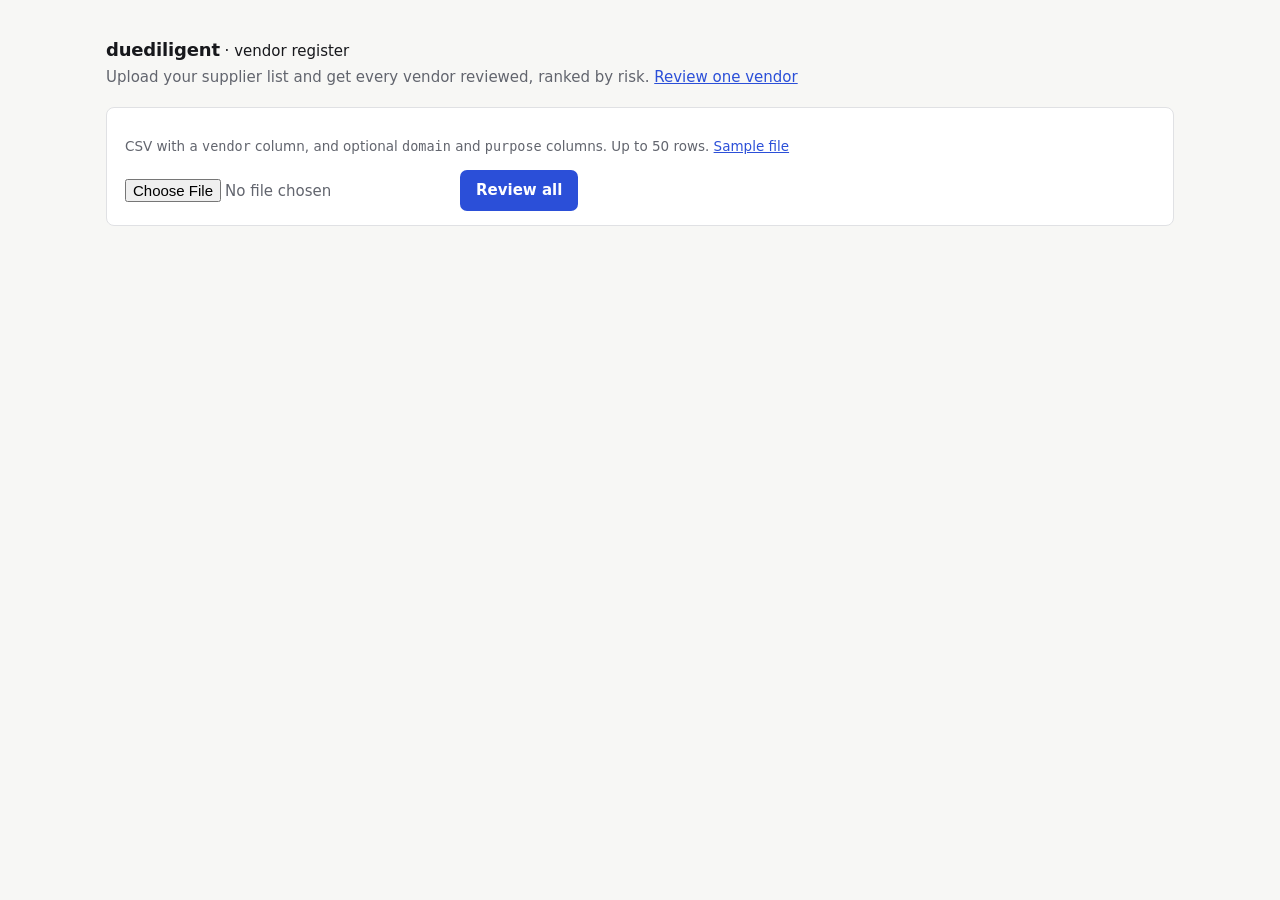
==== web/batch.html @ fc6ad884 "Add a vendor upload page, a vendor-list risk register, and Crustdata watches Conditions now end in a" ====
<!doctype html>
<html lang="en">
<head>
<meta charset="utf-8">
<meta name="viewport" content="width=device-width,initial-scale=1">
<title>Vendor register</title>
<link rel="stylesheet" href="/web/style.css">
</head>
<body>
<main class="wide">
  <header><b>duediligent</b> · vendor register<p>Upload your supplier list and get every vendor reviewed, ranked by risk. <a href="/">Review one vendor</a></p></header>
  <section class="card">
    <p class="mut">CSV with a <code>vendor</code> column, and optional <code>domain</code> and <code>purpose</code> columns. Up to 50 rows. <a href="/web/sample_vendors.csv" download>Sample file</a></p>
    <div class="row"><input type="file" id="file" accept=".csv,text/csv"><button id="go">Review all</button><span id="progress" class="mut"></span></div>
  </section>
  <div class="tablewrap"><table id="table" hidden>
    <thead><tr><th>Vendor</th><th>Decision</th><th>Main reason</th><th>Citations</th><th></th></tr></thead>
    <tbody id="rows"></tbody>
  </table></div>
  <p><button id="dl" class="chip" hidden>Download register as CSV</button></p>
</main>
<script src="/web/common.js"></script>
<script>
const $ = id => document.getElementById(id);
let rows = [], total = 0;
function render() {
  rows.sort((a, b) => a.severity - b.severity || String(a.vendor).localeCompare(String(b.vendor)));
  $('rows').innerHTML = rows.map(r => `<tr>
    <td><b>${esc(r.vendor)}</b><div class="mut">${esc(r.domain || r.input?.domain || "")}</div></td>
    <td><span class="pill" style="--c:${COLORS[r.outcome] || 'var(--fg)'}">${esc(r.outcome)}</span></td>
    <td class="reason"><div title="${esc(r.top_reason)}">${esc(r.top_reason)}</div></td>
    <td class="mut">${r.audit ? `${r.audit.verified}/${r.audit.total}` : ""}</td>
    <td>${r.case_id ? `<a href="/report/${r.case_id}" target="_blank">Report</a>${r.outcome === "APPROVE WITH CONDITIONS" ? ` · <a href="/vendor/${r.case_id}" target="_blank">Vendor link</a>` : ""}` : ""}</td>
  </tr>`).join("");
  $('table').hidden = !rows.length;
  $('progress').textContent = `${rows.length} of ${total} reviewed`;
}
$('go').onclick = async () => {
  const f = $('file').files[0];
  if (!f) { $('progress').textContent = 'Choose a CSV first.'; return; }
  rows = []; render(); $('go').disabled = true; $('dl').hidden = true;
  const body = new FormData(); body.append('file', f);
  await postStream('/api/batch', body, m => {
    if (m.type === 'start') { total = m.total; render(); }
    if (m.type === 'row') { rows.push(m); render(); }
    if (m.type === 'error') $('progress').textContent = m.message;
    if (m.type === 'done') { $('progress').textContent = `All ${total} reviewed.`; $('dl').hidden = false; }
  });
  $('go').disabled = false;
};
$('dl').onclick = () => {
  const q = s => `"${String(s ?? "").replace(/"/g, '""')}"`;
  const lines = [["vendor", "domain", "decision", "main_reason", "citations_verified", "report"].join(",")]
    .concat(rows.map(r => [r.vendor, r.domain, r.outcome, r.top_reason, r.audit ? `${r.audit.verified}/${r.audit.total}` : "", r.case_id ? `${location.origin}/report/${r.case_id}` : ""].map(q).join(",")));
  const a = document.createElement('a');
  a.href = URL.createObjectURL(new Blob([lines.join("\n")], {type: "text/csv"}));
  a.download = "vendor-register.csv"; a.click();
};
</script>
</body>
</html>
---- web/style.css ----
:root{--bg:#f7f7f5;--panel:#fff;--fg:#17181c;--mut:#62656e;--line:#e0e1e4;--accent:#2b4fd8;--ok:#116b3a;--warn:#8a5a00;--bad:#a81f1f;--ref:#5a3aa8}
@media (prefers-color-scheme:dark){:root{--bg:#101114;--panel:#17181d;--fg:#ececef;--mut:#9a9da6;--line:#2b2d34;--accent:#8ea5ff;--ok:#5fd08f;--warn:#e5b45a;--bad:#ff8a8a;--ref:#bda6ff}}
*{box-sizing:border-box}
body{margin:0;background:var(--bg);color:var(--fg);font:15px/1.55 ui-sans-serif,system-ui,'Segoe UI',sans-serif}
main{max-width:860px;margin:0 auto;padding:36px 16px 80px}
main.wide{max-width:1100px}
a{color:var(--accent)}
header b{font-size:18px;letter-spacing:-.01em}
header p{margin:2px 0 18px;color:var(--mut)}
.card{margin:14px 0;padding:14px 18px;border:1px solid var(--line);border-radius:8px;background:var(--panel)}
.card h3{margin:2px 0 6px;font-size:15px}
.mut{color:var(--mut);font-size:13.5px}
.row{display:flex;gap:10px;align-items:center;margin-top:10px;flex-wrap:wrap}
button{padding:9px 16px;border:0;border-radius:7px;background:var(--accent);color:#fff;font:inherit;font-weight:600;cursor:pointer}
@media (prefers-color-scheme:dark){button{color:#101114}}
button:disabled{opacity:.5;cursor:default}
.chip{padding:5px 10px;border:1px solid var(--line);border-radius:6px;background:none;color:var(--mut);font-size:13px;font-weight:400}
input[type=file]{font:inherit;color:var(--mut);max-width:100%}
#log{margin-top:18px;font:13px/1.7 ui-monospace,Consolas,monospace;color:var(--mut)}
#log div.step{color:var(--fg)}#log div.warn{color:var(--warn)}
#verdict{display:none;margin-top:18px;padding:16px 18px;border:1px solid var(--line);border-left:5px solid var(--c,var(--line));border-radius:8px;background:var(--panel)}
#verdict strong{display:block;font-size:21px;color:var(--c)}
#verdict span{color:var(--mut);font-size:13px}
#report{display:none;margin-top:14px;padding:6px 22px 22px;border:1px solid var(--line);border-radius:8px;background:var(--panel)}
#report h1{font-size:19px;margin:16px 0 8px}
#report h2{font-size:14px;margin:24px 0 6px;padding-top:12px;border-top:1px solid var(--line)}
#report ul{padding-left:18px;margin:6px 0}#report li{margin:4px 0;overflow-wrap:anywhere}
#report li.quote{list-style:none;color:var(--mut);font-size:13.5px}
.rule{color:var(--mut);font-size:12px}.cite{font:12px ui-monospace,monospace;color:var(--accent);text-decoration:none}
pre{white-space:pre-wrap;padding:12px;border-radius:6px;background:var(--bg);font-size:13px}
.tablewrap{overflow-x:auto;margin-top:14px}
table{width:100%;min-width:720px;border-collapse:collapse;background:var(--panel);border:1px solid var(--line);border-radius:8px;font-size:14px}
th,td{text-align:left;padding:9px 12px;border-bottom:1px solid var(--line);vertical-align:top}
th{font-size:12.5px;color:var(--mut);font-weight:600}
td.reason div{display:-webkit-box;-webkit-line-clamp:3;-webkit-box-orient:vertical;overflow:hidden}
td:first-child{width:22%}
.pill{display:inline-block;padding:2px 8px;border-radius:999px;border:1px solid var(--c);color:var(--c);font-size:12px;font-weight:600;white-space:nowrap}
#next{display:none}
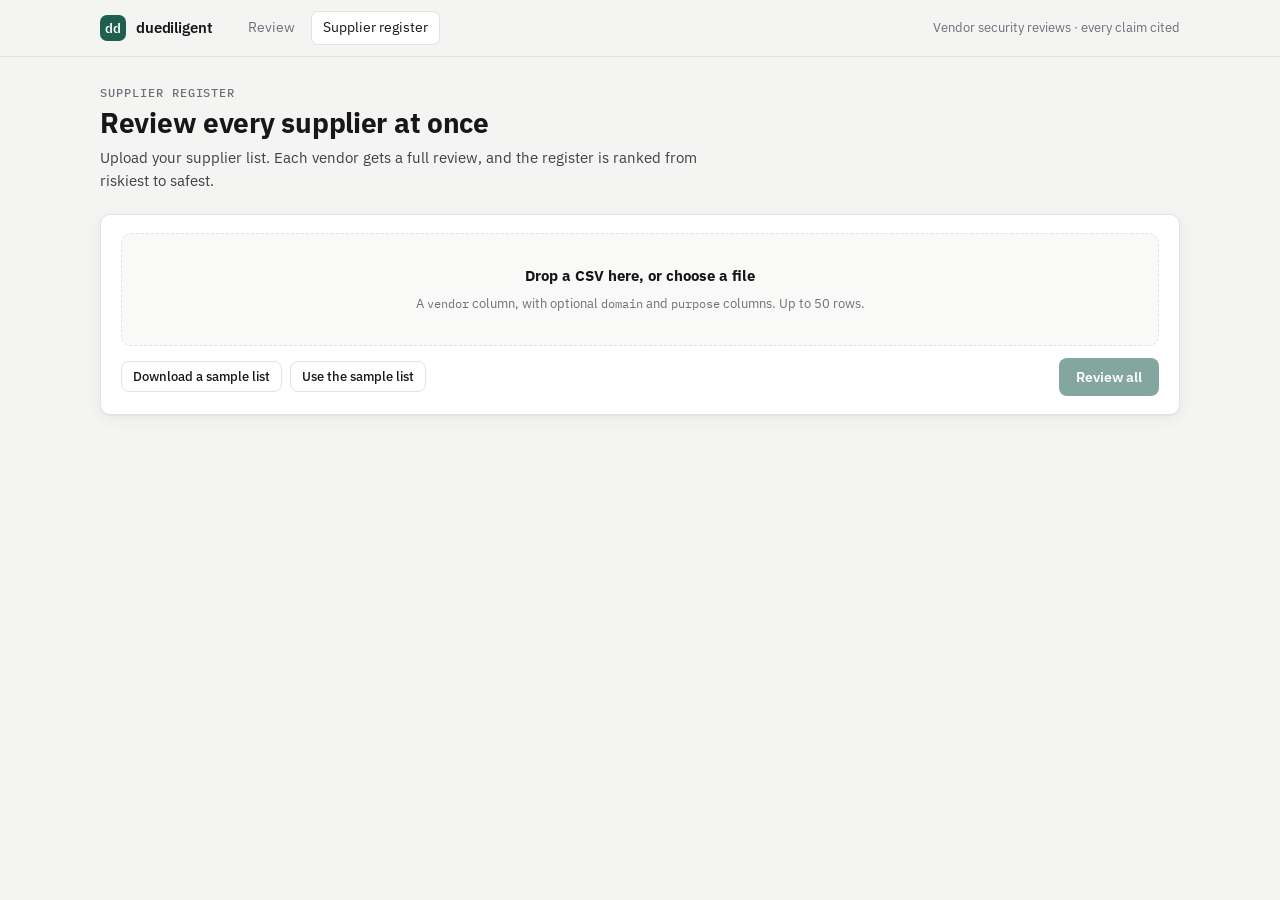
==== commit 6f8bcf40: "Redesign the web UI as a review console Adds a shared design system with light and dark themes, a li" ====
--- a/web/batch.html
+++ b/web/batch.html
@@ -3,58 +3,91 @@
 <head>
 <meta charset="utf-8">
 <meta name="viewport" content="width=device-width,initial-scale=1">
-<title>Vendor register</title>
+<title>Supplier register</title>
+<link rel="preconnect" href="https://fonts.googleapis.com">
+<link rel="stylesheet" href="https://fonts.googleapis.com/css2?family=IBM+Plex+Mono:wght@400;500&family=IBM+Plex+Sans:wght@400;500;600&display=swap">
 <link rel="stylesheet" href="/web/style.css">
 </head>
 <body>
-<main class="wide">
-  <header><b>duediligent</b> · vendor register<p>Upload your supplier list and get every vendor reviewed, ranked by risk. <a href="/">Review one vendor</a></p></header>
-  <section class="card">
-    <p class="mut">CSV with a <code>vendor</code> column, and optional <code>domain</code> and <code>purpose</code> columns. Up to 50 rows. <a href="/web/sample_vendors.csv" download>Sample file</a></p>
-    <div class="row"><input type="file" id="file" accept=".csv,text/csv"><button id="go">Review all</button><span id="progress" class="mut"></span></div>
+<main class="page">
+  <div class="lede">
+    <div class="eyebrow">Supplier register</div>
+    <h1>Review every supplier at once</h1>
+    <p>Upload your supplier list. Each vendor gets a full review, and the register is ranked from riskiest to safest.</p>
+  </div>
+
+  <section class="card pad">
+    <label class="drop" id="drop">
+      <input type="file" id="file" accept=".csv,text/csv">
+      <div><b id="dropt">Drop a CSV here, or choose a file</b>
+        <span class="mut small" id="drops">A <code>vendor</code> column, with optional <code>domain</code> and <code>purpose</code> columns. Up to 50 rows.</span></div>
+    </label>
+    <div style="display:flex;gap:8px;margin-top:12px;align-items:center;flex-wrap:wrap">
+      <a class="btn ghost sm" href="/web/sample_vendors.csv" download>Download a sample list</a>
+      <button class="btn ghost sm" id="usesample">Use the sample list</button>
+      <button class="btn push" id="go" disabled>Review all</button>
+    </div>
+    <div class="progress hide" id="bar"><i id="barfill"></i></div>
   </section>
-  <div class="tablewrap"><table id="table" hidden>
-    <thead><tr><th>Vendor</th><th>Decision</th><th>Main reason</th><th>Citations</th><th></th></tr></thead>
-    <tbody id="rows"></tbody>
-  </table></div>
-  <p><button id="dl" class="chip" hidden>Download register as CSV</button></p>
+
+  <div class="summary-bar hide" id="counts"></div>
+
+  <section class="card hide" id="tablecard" style="margin-top:6px">
+    <div class="tablewrap"><table>
+      <thead><tr><th>Vendor</th><th>Decision</th><th>Main reason</th><th>Citations</th><th></th></tr></thead>
+      <tbody id="rows"></tbody>
+    </table></div>
+  </section>
+  <div style="display:flex;margin-top:12px"><button class="btn ghost sm push hide" id="dl">Download register as CSV</button></div>
 </main>
 <script src="/web/common.js"></script>
 <script>
-const $ = id => document.getElementById(id);
-let rows = [], total = 0;
+topbar("batch");
+let file = null, rows = [], total = 0;
+const pick = f => { if (!f) return; file = f; $("dropt").textContent = f.name; $("drops").textContent = `${(f.size / 1024).toFixed(1)} KB · ready`; $("go").disabled = false; };
+$("file").onchange = () => pick($("file").files[0]);
+["dragenter", "dragover"].forEach(t => $("drop").addEventListener(t, e => { e.preventDefault(); $("drop").classList.add("over"); }));
+["dragleave", "drop"].forEach(t => $("drop").addEventListener(t, e => { e.preventDefault(); $("drop").classList.remove("over"); }));
+$("drop").addEventListener("drop", e => pick(e.dataTransfer.files[0]));
+$("usesample").onclick = async () => { const b = await fetch("/web/sample_vendors.csv").then(r => r.blob()); pick(new File([b], "sample_vendors.csv", {type: "text/csv"})); };
+
+const ORDER = ["REJECT", "REFER TO HUMAN", "APPROVE WITH CONDITIONS", "APPROVE"];
 function render() {
   rows.sort((a, b) => a.severity - b.severity || String(a.vendor).localeCompare(String(b.vendor)));
-  $('rows').innerHTML = rows.map(r => `<tr>
-    <td><b>${esc(r.vendor)}</b><div class="mut">${esc(r.domain || r.input?.domain || "")}</div></td>
-    <td><span class="pill" style="--c:${COLORS[r.outcome] || 'var(--fg)'}">${esc(r.outcome)}</span></td>
+  $("rows").innerHTML = rows.map(r => `<tr>
+    <td><b>${esc(r.vendor)}</b><div class="mut small">${[r.domain || r.input?.domain, r.input?.purpose].filter(Boolean).map(esc).join(" · ")}</div></td>
+    <td>${badge(r.outcome)}</td>
     <td class="reason"><div title="${esc(r.top_reason)}">${esc(r.top_reason)}</div></td>
-    <td class="mut">${r.audit ? `${r.audit.verified}/${r.audit.total}` : ""}</td>
-    <td>${r.case_id ? `<a href="/report/${r.case_id}" target="_blank">Report</a>${r.outcome === "APPROVE WITH CONDITIONS" ? ` · <a href="/vendor/${r.case_id}" target="_blank">Vendor link</a>` : ""}` : ""}</td>
+    <td class="mono small mut">${r.audit ? `${r.audit.verified}/${r.audit.total}` : ""}</td>
+    <td class="act">${r.case_id ? `<a class="btn ghost sm" href="/report/${r.case_id}" target="_blank">Report</a>${r.outcome === "APPROVE WITH CONDITIONS" ? ` <a class="btn ghost sm" href="/vendor/${r.case_id}" target="_blank">Vendor link</a>` : ""}` : ""}</td>
   </tr>`).join("");
-  $('table').hidden = !rows.length;
-  $('progress').textContent = `${rows.length} of ${total} reviewed`;
+  const n = o => rows.filter(r => r.outcome === o).length;
+  $("counts").innerHTML = `<div class="stat"><b>${rows.length}/${total}</b><span>Reviewed</span></div>` +
+    ORDER.map(o => `<div class="stat" style="border-left:3px solid ${deco(o).c}"><b>${n(o)}</b><span>${deco(o).label}</span></div>`).join("");
+  $("tablecard").classList.toggle("hide", !rows.length);
+  $("barfill").style.width = total ? `${(100 * rows.length / total).toFixed(0)}%` : "0";
 }
-$('go').onclick = async () => {
-  const f = $('file').files[0];
-  if (!f) { $('progress').textContent = 'Choose a CSV first.'; return; }
-  rows = []; render(); $('go').disabled = true; $('dl').hidden = true;
-  const body = new FormData(); body.append('file', f);
-  await postStream('/api/batch', body, m => {
-    if (m.type === 'start') { total = m.total; render(); }
-    if (m.type === 'row') { rows.push(m); render(); }
-    if (m.type === 'error') $('progress').textContent = m.message;
-    if (m.type === 'done') { $('progress').textContent = `All ${total} reviewed.`; $('dl').hidden = false; }
+$("go").onclick = async () => {
+  if (!file) return;
+  rows = []; total = 0;
+  $("go").disabled = true; $("go").textContent = "Reviewing…"; $("dl").classList.add("hide");
+  $("bar").classList.remove("hide"); $("counts").classList.remove("hide"); render();
+  const body = new FormData(); body.append("file", file);
+  await postStream("/api/batch", body, m => {
+    if (m.type === "start") { total = m.total; render(); }
+    if (m.type === "row") { rows.push(m); render(); }
+    if (m.type === "error") $("drops").textContent = m.message;
+    if (m.type === "done") $("dl").classList.remove("hide");
   });
-  $('go').disabled = false;
+  $("go").disabled = false; $("go").textContent = "Review all";
 };
-$('dl').onclick = () => {
+$("dl").onclick = () => {
   const q = s => `"${String(s ?? "").replace(/"/g, '""')}"`;
   const lines = [["vendor", "domain", "decision", "main_reason", "citations_verified", "report"].join(",")]
     .concat(rows.map(r => [r.vendor, r.domain, r.outcome, r.top_reason, r.audit ? `${r.audit.verified}/${r.audit.total}` : "", r.case_id ? `${location.origin}/report/${r.case_id}` : ""].map(q).join(",")));
-  const a = document.createElement('a');
+  const a = document.createElement("a");
   a.href = URL.createObjectURL(new Blob([lines.join("\n")], {type: "text/csv"}));
-  a.download = "vendor-register.csv"; a.click();
+  a.download = "supplier-register.csv"; a.click();
 };
 </script>
 </body>
--- a/web/style.css
+++ b/web/style.css
@@ -1,38 +1,204 @@
-:root{--bg:#f7f7f5;--panel:#fff;--fg:#17181c;--mut:#62656e;--line:#e0e1e4;--accent:#2b4fd8;--ok:#116b3a;--warn:#8a5a00;--bad:#a81f1f;--ref:#5a3aa8}
-@media (prefers-color-scheme:dark){:root{--bg:#101114;--panel:#17181d;--fg:#ececef;--mut:#9a9da6;--line:#2b2d34;--accent:#8ea5ff;--ok:#5fd08f;--warn:#e5b45a;--bad:#ff8a8a;--ref:#bda6ff}}
-*{box-sizing:border-box}
-body{margin:0;background:var(--bg);color:var(--fg);font:15px/1.55 ui-sans-serif,system-ui,'Segoe UI',sans-serif}
-main{max-width:860px;margin:0 auto;padding:36px 16px 80px}
-main.wide{max-width:1100px}
-a{color:var(--accent)}
-header b{font-size:18px;letter-spacing:-.01em}
-header p{margin:2px 0 18px;color:var(--mut)}
-.card{margin:14px 0;padding:14px 18px;border:1px solid var(--line);border-radius:8px;background:var(--panel)}
-.card h3{margin:2px 0 6px;font-size:15px}
-.mut{color:var(--mut);font-size:13.5px}
-.row{display:flex;gap:10px;align-items:center;margin-top:10px;flex-wrap:wrap}
-button{padding:9px 16px;border:0;border-radius:7px;background:var(--accent);color:#fff;font:inherit;font-weight:600;cursor:pointer}
-@media (prefers-color-scheme:dark){button{color:#101114}}
-button:disabled{opacity:.5;cursor:default}
-.chip{padding:5px 10px;border:1px solid var(--line);border-radius:6px;background:none;color:var(--mut);font-size:13px;font-weight:400}
-input[type=file]{font:inherit;color:var(--mut);max-width:100%}
-#log{margin-top:18px;font:13px/1.7 ui-monospace,Consolas,monospace;color:var(--mut)}
-#log div.step{color:var(--fg)}#log div.warn{color:var(--warn)}
-#verdict{display:none;margin-top:18px;padding:16px 18px;border:1px solid var(--line);border-left:5px solid var(--c,var(--line));border-radius:8px;background:var(--panel)}
-#verdict strong{display:block;font-size:21px;color:var(--c)}
-#verdict span{color:var(--mut);font-size:13px}
-#report{display:none;margin-top:14px;padding:6px 22px 22px;border:1px solid var(--line);border-radius:8px;background:var(--panel)}
-#report h1{font-size:19px;margin:16px 0 8px}
-#report h2{font-size:14px;margin:24px 0 6px;padding-top:12px;border-top:1px solid var(--line)}
-#report ul{padding-left:18px;margin:6px 0}#report li{margin:4px 0;overflow-wrap:anywhere}
-#report li.quote{list-style:none;color:var(--mut);font-size:13.5px}
-.rule{color:var(--mut);font-size:12px}.cite{font:12px ui-monospace,monospace;color:var(--accent);text-decoration:none}
-pre{white-space:pre-wrap;padding:12px;border-radius:6px;background:var(--bg);font-size:13px}
-.tablewrap{overflow-x:auto;margin-top:14px}
-table{width:100%;min-width:720px;border-collapse:collapse;background:var(--panel);border:1px solid var(--line);border-radius:8px;font-size:14px}
-th,td{text-align:left;padding:9px 12px;border-bottom:1px solid var(--line);vertical-align:top}
-th{font-size:12.5px;color:var(--mut);font-weight:600}
-td.reason div{display:-webkit-box;-webkit-line-clamp:3;-webkit-box-orient:vertical;overflow:hidden}
-td:first-child{width:22%}
-.pill{display:inline-block;padding:2px 8px;border-radius:999px;border:1px solid var(--c);color:var(--c);font-size:12px;font-weight:600;white-space:nowrap}
-#next{display:none}
+/* duediligent design system: a calm review console. One accent, four decision colours. */
+:root {
+  --bg: #f4f5f2;
+  --surface: #ffffff;
+  --surface-2: #f9faf8;
+  --fg: #15171a;
+  --fg-2: #3c4047;
+  --mut: #6b7079;
+  --line: #e2e4e0;
+  --line-2: #eceeea;
+  --accent: #1f5f4f;
+  --accent-ink: #ffffff;
+  --accent-soft: #e3efea;
+  --ok: #18794e;      --ok-soft: #e4f3ea;
+  --warn: #9a5b00;    --warn-soft: #fbf0dc;
+  --bad: #b42318;     --bad-soft: #fbe7e5;
+  --ref: #5b3fb3;     --ref-soft: #eee9fb;
+  --shadow: 0 1px 2px rgba(20, 22, 26, .04), 0 4px 16px rgba(20, 22, 26, .05);
+  --radius: 10px;
+  --sans: "IBM Plex Sans", ui-sans-serif, system-ui, "Segoe UI", sans-serif;
+  --mono: "IBM Plex Mono", ui-monospace, Consolas, monospace;
+}
+@media (prefers-color-scheme: dark) {
+  :root {
+    --bg: #0e1012; --surface: #15181b; --surface-2: #1a1e21; --fg: #eceeef; --fg-2: #c4c8cc; --mut: #8d939a;
+    --line: #262b30; --line-2: #1f2327; --accent: #6fc3a8; --accent-ink: #0c1512; --accent-soft: #15302a;
+    --ok: #5fd39a; --ok-soft: #12291f; --warn: #f0b85a; --warn-soft: #2e2412; --bad: #ff8a80; --bad-soft: #321716;
+    --ref: #b9a4ff; --ref-soft: #231d3a; --shadow: none;
+  }
+}
+* { box-sizing: border-box; }
+html { -webkit-text-size-adjust: 100%; }
+body { margin: 0; background: var(--bg); color: var(--fg); font: 15px/1.55 var(--sans); }
+a { color: var(--accent); text-underline-offset: 2px; }
+code, .mono { font-family: var(--mono); font-size: .9em; }
+h1, h2, h3 { letter-spacing: -.01em; }
+
+/* Top bar */
+.topbar { position: sticky; top: 0; z-index: 20; background: color-mix(in srgb, var(--bg) 88%, transparent); backdrop-filter: saturate(140%) blur(6px); border-bottom: 1px solid var(--line); }
+.topbar .in { max-width: 1120px; margin: 0 auto; padding: 0 20px; height: 56px; display: flex; align-items: center; gap: 24px; }
+.brand { display: flex; align-items: center; gap: 10px; color: var(--fg); text-decoration: none; font-weight: 600; letter-spacing: -.01em; }
+.brand .mark { width: 26px; height: 26px; border-radius: 7px; background: var(--accent); color: var(--accent-ink); display: grid; place-items: center; font: 600 13px var(--mono); }
+.nav { display: flex; gap: 4px; }
+.nav a { padding: 6px 12px; border-radius: 7px; color: var(--mut); text-decoration: none; font-size: 14px; }
+.nav a:hover { color: var(--fg); background: var(--surface); }
+.nav a.on { color: var(--fg); background: var(--surface); box-shadow: inset 0 0 0 1px var(--line); }
+.topbar .tag { margin-left: auto; color: var(--mut); font-size: 12.5px; }
+
+.page { max-width: 1120px; margin: 0 auto; padding: 28px 20px 96px; }
+.page.narrow { max-width: 860px; }
+.eyebrow { font: 500 12px var(--mono); text-transform: uppercase; letter-spacing: .08em; color: var(--mut); }
+.lede h1 { font-size: 28px; line-height: 1.2; margin: 6px 0 6px; }
+.lede p { color: var(--fg-2); margin: 0 0 22px; max-width: 640px; }
+
+/* Cards */
+.card { background: var(--surface); border: 1px solid var(--line); border-radius: var(--radius); box-shadow: var(--shadow); }
+.card.pad { padding: 18px 20px; }
+.card h3 { margin: 0 0 6px; font-size: 15px; }
+.mut { color: var(--mut); }
+.small { font-size: 13px; }
+
+/* Composer */
+.composer { padding: 6px; }
+.composer textarea { display: block; width: 100%; min-height: 92px; border: 0; outline: 0; resize: vertical; padding: 14px 14px 8px; background: transparent; color: inherit; font: 16px/1.5 var(--sans); }
+.composer .bar { display: flex; align-items: center; gap: 8px; padding: 8px; border-top: 1px solid var(--line-2); flex-wrap: wrap; }
+.examples { display: flex; gap: 6px; flex-wrap: wrap; }
+.examples span { color: var(--mut); font-size: 12.5px; align-self: center; margin-right: 2px; }
+
+/* Buttons */
+.btn { display: inline-flex; align-items: center; gap: 8px; padding: 9px 16px; border-radius: 8px; border: 1px solid transparent; background: var(--accent); color: var(--accent-ink); font: 600 14px var(--sans); cursor: pointer; text-decoration: none; white-space: nowrap; }
+.btn:hover { filter: brightness(1.06); }
+.btn:disabled { opacity: .55; cursor: default; filter: none; }
+.btn.ghost { background: var(--surface); color: var(--fg); border-color: var(--line); }
+.btn.ghost:hover { background: var(--surface-2); }
+.btn.sm { padding: 6px 11px; font-size: 13px; font-weight: 500; }
+.chip { padding: 5px 10px; border-radius: 999px; border: 1px solid var(--line); background: var(--surface-2); color: var(--fg-2); font: 13px var(--sans); cursor: pointer; }
+.chip:hover { border-color: var(--accent); color: var(--fg); }
+.push { margin-left: auto; }
+kbd { font: 11px var(--mono); padding: 1px 5px; border: 1px solid var(--line); border-radius: 4px; color: var(--mut); }
+
+/* Live pipeline */
+.run { display: grid; grid-template-columns: 300px 1fr; gap: 18px; margin-top: 18px; }
+.steps { padding: 14px 8px; }
+.step { display: grid; grid-template-columns: 26px 1fr; gap: 8px; padding: 7px 10px; border-radius: 8px; }
+.step .ic { width: 20px; height: 20px; border-radius: 50%; border: 1.5px solid var(--line); display: grid; place-items: center; margin-top: 1px; }
+.step .t { font-size: 14px; color: var(--mut); }
+.step .d { font-size: 12.5px; color: var(--mut); margin-top: 1px; overflow-wrap: anywhere; }
+.step.active { background: var(--surface-2); }
+.step.active .t, .step.done .t { color: var(--fg); }
+.step.active .ic { border-color: var(--accent); border-top-color: transparent; animation: spin .8s linear infinite; }
+.step.done .ic { background: var(--accent); border-color: var(--accent); }
+.step.done .ic::after { content: ""; width: 8px; height: 4px; border: 2px solid var(--accent-ink); border-top: 0; border-right: 0; transform: rotate(-45deg) translate(1px, -1px); }
+.step.warn .ic { background: var(--warn); border-color: var(--warn); }
+.step.warn .ic::after { content: "!"; color: var(--accent-ink); font: 700 11px var(--sans); }
+@keyframes spin { to { transform: rotate(360deg); } }
+@media (prefers-reduced-motion: reduce) { .step.active .ic { animation: none; } }
+.feed { padding: 12px 14px; font: 12.5px/1.75 var(--mono); color: var(--mut); max-height: 420px; overflow: auto; }
+.feed div { overflow-wrap: anywhere; }
+.feed .warn { color: var(--warn); }
+.feed .step-line { color: var(--fg); }
+
+/* Decision hero */
+.hero { margin-top: 18px; padding: 22px 24px; border-left: 4px solid var(--c); }
+.hero .top { display: flex; gap: 16px; align-items: flex-start; flex-wrap: wrap; }
+.avatar { width: 44px; height: 44px; border-radius: 10px; background: var(--accent-soft); color: var(--accent); display: grid; place-items: center; font: 600 18px var(--sans); flex: none; }
+.hero h2 { margin: 0; font-size: 22px; line-height: 1.25; }
+.hero .sub { color: var(--mut); font-size: 13.5px; margin-top: 2px; }
+.badge { display: inline-flex; align-items: center; gap: 7px; padding: 6px 12px; border-radius: 999px; background: var(--cs); color: var(--c); font: 600 13px var(--sans); letter-spacing: .01em; white-space: nowrap; }
+.badge::before { content: ""; width: 7px; height: 7px; border-radius: 50%; background: var(--c); }
+.hero .badge { margin-left: auto; font-size: 14px; padding: 8px 14px; }
+.hero .quote { margin: 14px 0 0; padding: 10px 14px; background: var(--surface-2); border-radius: 8px; color: var(--fg-2); font-size: 14px; }
+.stats { display: grid; grid-template-columns: repeat(5, 1fr); gap: 10px; margin-top: 16px; }
+.stat { padding: 10px 12px; border: 1px solid var(--line-2); border-radius: 8px; }
+.stat b { display: block; font-size: 19px; font-weight: 600; letter-spacing: -.01em; }
+.stat span { font-size: 12px; color: var(--mut); }
+
+/* Two-column report */
+.report { display: grid; grid-template-columns: 1fr 320px; gap: 18px; margin-top: 18px; align-items: start; }
+.side { display: flex; flex-direction: column; gap: 14px; position: sticky; top: 74px; }
+.tabs { display: flex; gap: 2px; border-bottom: 1px solid var(--line); padding: 0 14px; overflow-x: auto; overflow-y: hidden; scrollbar-width: none; }
+.tabs::-webkit-scrollbar { display: none; }
+.tabs button { background: none; border: 0; padding: 12px 10px; color: var(--mut); font: 500 14px var(--sans); cursor: pointer; border-bottom: 2px solid transparent; margin-bottom: -1px; white-space: nowrap; }
+.tabs button.on { color: var(--fg); border-bottom-color: var(--accent); }
+.tabs button .n { font: 11px var(--mono); color: var(--mut); margin-left: 4px; }
+.panel { padding: 18px 20px 22px; }
+.panel h4 { margin: 18px 0 8px; font-size: 12px; font-family: var(--mono); font-weight: 500; text-transform: uppercase; letter-spacing: .07em; color: var(--mut); }
+.panel h4:first-child { margin-top: 0; }
+
+/* Items */
+.item { display: grid; grid-template-columns: 20px 1fr; gap: 10px; padding: 10px 0; border-top: 1px solid var(--line-2); }
+.item:first-of-type { border-top: 0; }
+.item .dot { width: 10px; height: 10px; border-radius: 50%; margin-top: 6px; background: var(--c, var(--mut)); }
+.item .box { width: 16px; height: 16px; border: 1.5px solid var(--warn); border-radius: 4px; margin-top: 3px; }
+.item .meta { font-size: 12.5px; color: var(--mut); margin-top: 2px; }
+.rule { font: 11.5px var(--mono); color: var(--mut); }
+blockquote { margin: 8px 0 0; padding: 6px 12px; border-left: 2px solid var(--line); color: var(--fg-2); font-size: 13.5px; }
+.cite { display: inline-block; font: 500 11.5px var(--mono); color: var(--accent); background: var(--accent-soft); border: 0; border-radius: 4px; padding: 0 5px; margin: 0 1px; cursor: pointer; vertical-align: 1px; }
+.cite:hover { outline: 1px solid var(--accent); }
+.pill { display: inline-block; padding: 2px 8px; border-radius: 999px; font-size: 12px; font-weight: 500; background: var(--cs, var(--surface-2)); color: var(--c, var(--fg-2)); white-space: nowrap; }
+.kv { display: grid; grid-template-columns: 1fr auto; gap: 6px 12px; font-size: 14px; }
+.kv dt { color: var(--mut); }
+.kv dd { margin: 0; text-align: right; }
+.grid2 { display: grid; grid-template-columns: 1fr 1fr; gap: 8px; }
+.tile { padding: 10px 12px; border: 1px solid var(--line-2); border-radius: 8px; font-size: 13.5px; }
+.tile .k { color: var(--mut); font-size: 12px; }
+.empty { color: var(--mut); font-size: 14px; padding: 6px 0; }
+.ev { display: grid; grid-template-columns: 40px 1fr; gap: 10px; padding: 9px 0; border-top: 1px solid var(--line-2); font-size: 13.5px; }
+.ev:first-child { border-top: 0; }
+.ev .id { font: 500 12px var(--mono); color: var(--accent); }
+.ev .src { color: var(--mut); font-size: 12.5px; overflow-wrap: anywhere; }
+.ev.flash { background: var(--accent-soft); border-radius: 6px; }
+details { border-top: 1px solid var(--line-2); padding: 10px 0; }
+summary { cursor: pointer; color: var(--fg-2); font-size: 14px; }
+pre { white-space: pre-wrap; background: var(--surface-2); border: 1px solid var(--line-2); padding: 12px; border-radius: 8px; font: 12.5px/1.6 var(--mono); }
+
+/* Next step card */
+.next { padding: 16px 18px; }
+.next .row { display: flex; gap: 8px; margin-top: 10px; align-items: center; }
+.next input { flex: 1; min-width: 0; padding: 8px 10px; border: 1px solid var(--line); border-radius: 7px; background: var(--surface-2); color: var(--fg); font: 12.5px var(--mono); }
+
+/* Drawer */
+.scrim { position: fixed; inset: 0; background: rgba(10, 12, 14, .28); opacity: 0; pointer-events: none; transition: opacity .15s; z-index: 40; }
+.drawer { position: fixed; top: 0; right: 0; bottom: 0; width: min(460px, 100vw); background: var(--surface); border-left: 1px solid var(--line); z-index: 41; transform: translateX(100%); transition: transform .18s ease; display: flex; flex-direction: column; }
+.drawer.open { transform: none; }
+.scrim.open { opacity: 1; pointer-events: auto; }
+.drawer header { display: flex; align-items: center; gap: 10px; padding: 16px 18px; border-bottom: 1px solid var(--line); }
+.drawer .body { padding: 16px 18px; overflow: auto; }
+.drawer .close { margin-left: auto; }
+@media (prefers-reduced-motion: reduce) { .drawer, .scrim { transition: none; } }
+
+/* Table */
+.tablewrap { overflow-x: auto; }
+table { width: 100%; border-collapse: collapse; font-size: 14px; }
+th, td { text-align: left; padding: 12px 14px; border-bottom: 1px solid var(--line-2); vertical-align: top; }
+th { font: 500 12px var(--mono); text-transform: uppercase; letter-spacing: .06em; color: var(--mut); background: var(--surface-2); position: sticky; top: 0; }
+tr:last-child td { border-bottom: 0; }
+td.reason div { display: -webkit-box; -webkit-line-clamp: 2; -webkit-box-orient: vertical; overflow: hidden; color: var(--fg-2); }
+td.act { white-space: nowrap; text-align: right; }
+.summary-bar { display: flex; gap: 10px; flex-wrap: wrap; margin: 16px 0; }
+.summary-bar .stat { background: var(--surface); min-width: 130px; }
+.progress { height: 4px; background: var(--line-2); border-radius: 4px; overflow: hidden; margin-top: 12px; }
+.progress i { display: block; height: 100%; background: var(--accent); width: 0; transition: width .3s; }
+
+/* Upload */
+.drop { display: grid; place-items: center; text-align: center; padding: 30px 16px; border: 1.5px dashed var(--line); border-radius: var(--radius); background: var(--surface-2); cursor: pointer; transition: border-color .15s, background .15s; }
+.drop:hover, .drop.over { border-color: var(--accent); background: var(--accent-soft); }
+.drop b { display: block; margin-bottom: 4px; }
+.drop input { display: none; }
+
+.hide { display: none !important; }
+
+@media (max-width: 900px) {
+  .run, .report { grid-template-columns: 1fr; }
+  .side { position: static; }
+  .stats { grid-template-columns: repeat(2, 1fr); }
+  .hero .badge { margin-left: 0; }
+}
+@media (max-width: 560px) {
+  .topbar .tag { display: none; }
+  .topbar .in { gap: 12px; padding: 0 16px; }
+  .page { padding: 20px 16px 80px; }
+  .lede h1 { font-size: 23px; }
+  .grid2 { grid-template-columns: 1fr; }
+}
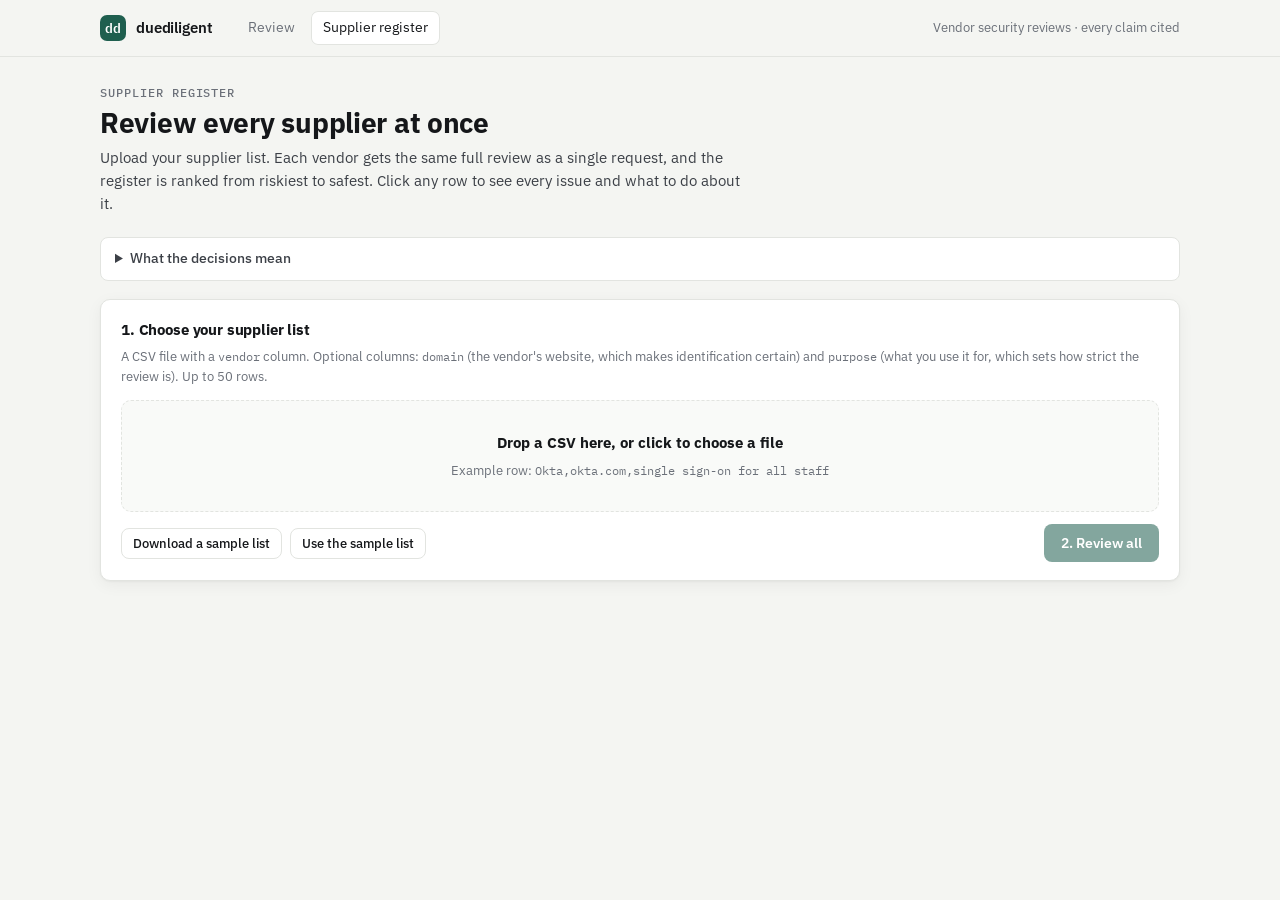
==== commit f1cd31ad: "Make the register expandable and explain every step in the UI Register rows expand to show every iss" ====
--- a/web/batch.html
+++ b/web/batch.html
@@ -13,19 +13,27 @@
   <div class="lede">
     <div class="eyebrow">Supplier register</div>
     <h1>Review every supplier at once</h1>
-    <p>Upload your supplier list. Each vendor gets a full review, and the register is ranked from riskiest to safest.</p>
+    <p>Upload your supplier list. Each vendor gets the same full review as a single request, and the register is ranked from riskiest to safest. Click any row to see every issue and what to do about it.</p>
   </div>
 
+  <details class="help">
+    <summary>What the decisions mean</summary>
+    <div id="legend"></div>
+  </details>
+
   <section class="card pad">
+    <h3>1. Choose your supplier list</h3>
+    <p class="mut small" style="margin:0 0 12px">A CSV file with a <code>vendor</code> column. Optional columns: <code>domain</code> (the vendor's website, which makes identification certain) and <code>purpose</code> (what you use it for, which sets how strict the review is). Up to 50 rows.</p>
     <label class="drop" id="drop">
       <input type="file" id="file" accept=".csv,text/csv">
-      <div><b id="dropt">Drop a CSV here, or choose a file</b>
-        <span class="mut small" id="drops">A <code>vendor</code> column, with optional <code>domain</code> and <code>purpose</code> columns. Up to 50 rows.</span></div>
+      <div><b id="dropt">Drop a CSV here, or click to choose a file</b>
+        <span class="mut small" id="drops">Example row: <code>Okta,okta.com,single sign-on for all staff</code></span></div>
     </label>
     <div style="display:flex;gap:8px;margin-top:12px;align-items:center;flex-wrap:wrap">
       <a class="btn ghost sm" href="/web/sample_vendors.csv" download>Download a sample list</a>
       <button class="btn ghost sm" id="usesample">Use the sample list</button>
-      <button class="btn push" id="go" disabled>Review all</button>
+      <span class="push mut small" id="eta"></span>
+      <button class="btn" id="go" disabled>2. Review all</button>
     </div>
     <div class="progress hide" id="bar"><i id="barfill"></i></div>
   </section>
@@ -33,18 +41,33 @@
   <div class="summary-bar hide" id="counts"></div>
 
   <section class="card hide" id="tablecard" style="margin-top:6px">
+    <div class="toolbar">
+      <input type="search" id="search" placeholder="Search vendors or issues" aria-label="Search vendors or issues">
+      <span class="mut small" id="shown"></span>
+      <button class="btn ghost sm push" id="expandall">Expand all</button>
+      <button class="btn ghost sm" id="dl">Download CSV</button>
+    </div>
     <div class="tablewrap"><table>
-      <thead><tr><th>Vendor</th><th>Decision</th><th>Main reason</th><th>Citations</th><th></th></tr></thead>
+      <thead><tr>
+        <th>Vendor</th>
+        <th>Decision</th>
+        <th><abbr title="The most important issue. Click the row to see all of them.">Top issue</abbr></th>
+        <th><abbr title="Claims re-checked against the saved source, out of all claims in the report.">Verified</abbr></th>
+        <th></th>
+      </tr></thead>
       <tbody id="rows"></tbody>
     </table></div>
   </section>
-  <div style="display:flex;margin-top:12px"><button class="btn ghost sm push hide" id="dl">Download register as CSV</button></div>
 </main>
 <script src="/web/common.js"></script>
 <script>
 topbar("batch");
-let file = null, rows = [], total = 0;
-const pick = f => { if (!f) return; file = f; $("dropt").textContent = f.name; $("drops").textContent = `${(f.size / 1024).toFixed(1)} KB · ready`; $("go").disabled = false; };
+$("legend").innerHTML = legendHTML();
+let file = null, rows = [], total = 0, filter = null, query = "", open = new Set();
+const pick = f => {
+  if (!f) return;
+  file = f; $("dropt").textContent = f.name; $("drops").textContent = `${(f.size / 1024).toFixed(1)} KB · ready to review`; $("go").disabled = false;
+};
 $("file").onchange = () => pick($("file").files[0]);
 ["dragenter", "dragover"].forEach(t => $("drop").addEventListener(t, e => { e.preventDefault(); $("drop").classList.add("over"); }));
 ["dragleave", "drop"].forEach(t => $("drop").addEventListener(t, e => { e.preventDefault(); $("drop").classList.remove("over"); }));
@@ -52,39 +75,112 @@
 $("usesample").onclick = async () => { const b = await fetch("/web/sample_vendors.csv").then(r => r.blob()); pick(new File([b], "sample_vendors.csv", {type: "text/csv"})); };
 
 const ORDER = ["REJECT", "REFER TO HUMAN", "APPROVE WITH CONDITIONS", "APPROVE"];
+const key = r => String(r.index);
+const issueCount = r => { const d = r.report?.decision; return d ? d.referrals.length + d.conditions.length + d.reasons.filter(x => !x.rule.startsWith("R7")).length : 0; };
+const text = r => [r.vendor, r.domain, r.input?.purpose, r.top_reason, ...(r.report ? [...r.report.decision.conditions, ...r.report.decision.referrals, ...r.report.decision.notes].map(x => x.text) : [])].join(" ").toLowerCase();
+
+function detailHTML(r) {
+  if (!r.report) return `<p class="empty">${esc(r.top_reason)}</p>`;
+  const rep = r.report, bc = businessCheck(rep);
+  const vendorLink = r.case_id ? `${location.origin}/vendor/${r.case_id}` : "";
+  return `<div class="detail-grid">
+    <div>
+      <p class="verdict-line" style="margin-top:12px">${esc(summarySentence(r))}</p>
+      ${issuesHTML(rep.decision, false)}
+    </div>
+    <div class="detail-side">
+      <div class="tile"><div class="k">Is it a real, trading business?</div>
+        <div style="margin:4px 0 6px"><span class="pill" style="--c:${bc.ok ? "var(--ok)" : "var(--warn)"};--cs:${bc.ok ? "var(--ok-soft)" : "var(--warn-soft)"}">${esc(bc.verdict)}</span></div>
+        ${bc.facts.length ? `<dl class="kv small">${bc.facts.slice(0, 4).map(([k, v]) => `<dt>${esc(k)}</dt><dd>${esc(v)}</dd>`).join("")}</dl>` : `<span class="small mut">${esc(bc.text)}</span>`}
+      </div>
+      <div class="tile small">
+        <div class="k">Evidence</div>
+        ${(rep.incidents || []).length} incidents · ${(rep.certifications || []).filter(c => c.status === "current_claim").length} certifications claimed · ${(rep.evidence || []).length} sources saved
+      </div>
+      ${r.case_id ? `<a class="btn sm" href="/report/${r.case_id}" target="_blank">Open the full report, with sources</a>` : ""}
+      ${r.outcome === "APPROVE WITH CONDITIONS" && vendorLink ? `<div class="tile small"><div class="k">Ask the vendor for evidence</div>
+        Send this link. The vendor uploads an audit report, and the review is decided again.
+        <div class="row" style="display:flex;gap:6px;margin-top:8px"><input readonly value="${esc(vendorLink)}" style="flex:1;min-width:0;padding:6px 8px;border:1px solid var(--line);border-radius:6px;background:var(--surface-2);color:var(--fg);font:12px var(--mono)"><button class="btn ghost sm" data-copy="${esc(vendorLink)}">Copy</button></div>
+        <a href="${esc(vendorLink)}" target="_blank" style="display:inline-block;margin-top:8px">Open as the vendor ↗</a></div>` : ""}
+    </div></div>`;
+}
+
 function render() {
   rows.sort((a, b) => a.severity - b.severity || String(a.vendor).localeCompare(String(b.vendor)));
-  $("rows").innerHTML = rows.map(r => `<tr>
-    <td><b>${esc(r.vendor)}</b><div class="mut small">${[r.domain || r.input?.domain, r.input?.purpose].filter(Boolean).map(esc).join(" · ")}</div></td>
-    <td>${badge(r.outcome)}</td>
-    <td class="reason"><div title="${esc(r.top_reason)}">${esc(r.top_reason)}</div></td>
-    <td class="mono small mut">${r.audit ? `${r.audit.verified}/${r.audit.total}` : ""}</td>
-    <td class="act">${r.case_id ? `<a class="btn ghost sm" href="/report/${r.case_id}" target="_blank">Report</a>${r.outcome === "APPROVE WITH CONDITIONS" ? ` <a class="btn ghost sm" href="/vendor/${r.case_id}" target="_blank">Vendor link</a>` : ""}` : ""}</td>
-  </tr>`).join("");
+  const visible = rows.filter(r => (!filter || r.outcome === filter) && (!query || text(r).includes(query)));
+  $("rows").innerHTML = visible.map(r => {
+    const k = key(r), isOpen = open.has(k), n = issueCount(r);
+    return `<tr class="rowmain ${isOpen ? "open" : ""}" data-k="${k}" tabindex="0" aria-expanded="${isOpen}">
+      <td><span class="chev">›</span><b>${esc(r.vendor)}</b><div class="mut small" style="padding-left:18px">${[r.domain || r.input?.domain, r.input?.purpose].filter(Boolean).map(esc).join(" · ")}</div></td>
+      <td>${badge(r.outcome)}</td>
+      <td class="reason"><div>${esc(r.top_reason)}</div>${n > 1 ? `<span class="more">${isOpen ? "Showing" : "+"} ${isOpen ? "all " + n + " issues" : (n - 1) + " more issue" + (n > 2 ? "s" : "")}</span>` : ""}</td>
+      <td class="mono small mut">${r.audit ? `${r.audit.verified}/${r.audit.total}` : ""}</td>
+      <td class="act"><span class="small mut">${isOpen ? "Hide" : "Details"}</span></td>
+    </tr>${isOpen ? `<tr class="detail"><td colspan="5">${detailHTML(r)}</td></tr>` : ""}`;
+  }).join("") || `<tr><td colspan="5" class="empty">No vendors match.</td></tr>`;
+
   const n = o => rows.filter(r => r.outcome === o).length;
   $("counts").innerHTML = `<div class="stat"><b>${rows.length}/${total}</b><span>Reviewed</span></div>` +
-    ORDER.map(o => `<div class="stat" style="border-left:3px solid ${deco(o).c}"><b>${n(o)}</b><span>${deco(o).label}</span></div>`).join("");
+    ORDER.map(o => `<button class="stat filter ${filter === o ? "on" : ""}" data-f="${o}" style="border-left:3px solid ${deco(o).c}" title="${esc(deco(o).help)} Click to show only these.">
+      <b>${n(o)}</b><span>${deco(o).label}</span></button>`).join("") +
+    (filter ? `<button class="btn ghost sm" id="clearf" style="align-self:center">Show all</button>` : "");
+  $("shown").textContent = rows.length ? `${visible.length} of ${rows.length} shown` : "";
+  $("expandall").textContent = visible.length && visible.every(r => open.has(key(r))) ? "Collapse all" : "Expand all";
   $("tablecard").classList.toggle("hide", !rows.length);
   $("barfill").style.width = total ? `${(100 * rows.length / total).toFixed(0)}%` : "0";
 }
+
+$("rows").addEventListener("click", e => {
+  const copy = e.target.closest("[data-copy]");
+  if (copy) { navigator.clipboard?.writeText(copy.dataset.copy); copy.textContent = "Copied"; setTimeout(() => copy.textContent = "Copy", 1400); return; }
+  if (e.target.closest("a, input, button")) return;
+  const tr = e.target.closest("tr.rowmain");
+  if (!tr) return;
+  open.has(tr.dataset.k) ? open.delete(tr.dataset.k) : open.add(tr.dataset.k);
+  render();
+});
+$("rows").addEventListener("keydown", e => {
+  const tr = e.target.closest("tr.rowmain");
+  if (tr && (e.key === "Enter" || e.key === " ")) { e.preventDefault(); tr.click(); }
+});
+$("counts").addEventListener("click", e => {
+  if (e.target.closest("#clearf")) { filter = null; render(); return; }
+  const f = e.target.closest("[data-f]");
+  if (f) { filter = filter === f.dataset.f ? null : f.dataset.f; render(); }
+});
+$("search").oninput = () => { query = $("search").value.trim().toLowerCase(); render(); };
+$("expandall").onclick = () => {
+  const visible = rows.filter(r => (!filter || r.outcome === filter) && (!query || text(r).includes(query)));
+  const all = visible.every(r => open.has(key(r)));
+  visible.forEach(r => all ? open.delete(key(r)) : open.add(key(r)));
+  render();
+};
+
 $("go").onclick = async () => {
   if (!file) return;
-  rows = []; total = 0;
-  $("go").disabled = true; $("go").textContent = "Reviewing…"; $("dl").classList.add("hide");
-  $("bar").classList.remove("hide"); $("counts").classList.remove("hide"); render();
+  rows = []; total = 0; open = new Set(); filter = null;
+  $("go").disabled = true; $("go").textContent = "Reviewing…";
+  $("bar").classList.remove("hide"); $("counts").classList.remove("hide");
+  $("eta").textContent = "A new vendor takes 1 to 3 minutes. Vendors reviewed in the last day are much faster.";
+  render();
   const body = new FormData(); body.append("file", file);
   await postStream("/api/batch", body, m => {
     if (m.type === "start") { total = m.total; render(); }
     if (m.type === "row") { rows.push(m); render(); }
     if (m.type === "error") $("drops").textContent = m.message;
-    if (m.type === "done") $("dl").classList.remove("hide");
+    if (m.type === "done") $("eta").textContent = `Done. ${rows.length} vendors reviewed.`;
   });
-  $("go").disabled = false; $("go").textContent = "Review all";
+  $("go").disabled = false; $("go").textContent = "2. Review all";
 };
+
 $("dl").onclick = () => {
   const q = s => `"${String(s ?? "").replace(/"/g, '""')}"`;
-  const lines = [["vendor", "domain", "decision", "main_reason", "citations_verified", "report"].join(",")]
-    .concat(rows.map(r => [r.vendor, r.domain, r.outcome, r.top_reason, r.audit ? `${r.audit.verified}/${r.audit.total}` : "", r.case_id ? `${location.origin}/report/${r.case_id}` : ""].map(q).join(",")));
+  const lines = [["vendor", "domain", "decision", "issues", "citations_verified", "report"].join(",")]
+    .concat(rows.map(r => {
+      const d = r.report?.decision;
+      const issues = d ? [...d.referrals, ...d.reasons.filter(x => !x.rule.startsWith("R7")), ...d.conditions].map(x => x.text).join(" | ") : r.top_reason;
+      return [r.vendor, r.domain, r.outcome, issues, r.audit ? `${r.audit.verified}/${r.audit.total}` : "", r.case_id ? `${location.origin}/report/${r.case_id}` : ""].map(q).join(",");
+    }));
   const a = document.createElement("a");
   a.href = URL.createObjectURL(new Blob([lines.join("\n")], {type: "text/csv"}));
   a.download = "supplier-register.csv"; a.click();
--- a/web/style.css
+++ b/web/style.css
@@ -202,3 +202,47 @@
   .lede h1 { font-size: 23px; }
   .grid2 { grid-template-columns: 1fr; }
 }
+
+/* Guidance */
+.verdict-line { margin: 14px 0 0; font-size: 16px; line-height: 1.5; color: var(--fg); }
+.hero .quote .eyebrow { font-size: 10.5px; }
+.clears { color: var(--fg-2); }
+.count { font: 500 11px var(--mono); color: var(--mut); background: var(--surface-2); border: 1px solid var(--line-2); border-radius: 999px; padding: 0 6px; margin-left: 4px; text-transform: none; letter-spacing: 0; }
+.hint { margin: 18px 0 0; padding-top: 12px; border-top: 1px solid var(--line-2); font-size: 13px; color: var(--mut); }
+.legend { display: grid; grid-template-columns: repeat(2, 1fr); gap: 10px 18px; }
+.lg { display: flex; flex-direction: column; gap: 4px; font-size: 13px; color: var(--fg-2); }
+.lg .badge { align-self: flex-start; }
+.how { display: grid; grid-template-columns: repeat(4, 1fr); gap: 10px; margin: 0 0 18px; }
+.how div { padding: 12px 14px; border: 1px solid var(--line); border-radius: 8px; background: var(--surface); font-size: 13px; color: var(--fg-2); }
+.how b { display: block; color: var(--fg); font-size: 13.5px; margin-bottom: 2px; }
+.how .n { font: 500 11px var(--mono); color: var(--accent); }
+details.help { border: 1px solid var(--line); border-radius: 8px; background: var(--surface); padding: 10px 14px; margin: 0 0 18px; }
+details.help summary { font-weight: 500; }
+details.help[open] summary { margin-bottom: 12px; }
+
+/* Register */
+.toolbar { display: flex; gap: 8px; align-items: center; flex-wrap: wrap; padding: 12px 14px; border-bottom: 1px solid var(--line-2); }
+.toolbar input[type=search] { flex: 1; min-width: 180px; max-width: 320px; padding: 7px 10px; border: 1px solid var(--line); border-radius: 7px; background: var(--surface-2); color: var(--fg); font: 14px var(--sans); }
+.filter { cursor: pointer; text-align: left; background: var(--surface); font: inherit; color: inherit; }
+.filter:hover { border-color: var(--accent); }
+.filter.on { box-shadow: inset 0 0 0 2px var(--accent); }
+tr.rowmain { cursor: pointer; }
+tr.rowmain:hover td { background: var(--surface-2); }
+tr.rowmain:focus-visible { outline: 2px solid var(--accent); outline-offset: -2px; }
+tr.rowmain.open td { background: var(--surface-2); border-bottom-color: transparent; }
+.chev { display: inline-block; width: 18px; color: var(--mut); transition: transform .15s; }
+tr.open .chev { transform: rotate(90deg); }
+.more { display: inline-block; margin-top: 4px; font-size: 12px; color: var(--accent); }
+tr.detail td { background: var(--surface-2); padding: 4px 18px 20px 46px; }
+.detail-grid { display: grid; grid-template-columns: 1fr 280px; gap: 18px; }
+.detail-grid h4 { margin: 14px 0 6px; font: 500 12px var(--mono); text-transform: uppercase; letter-spacing: .07em; color: var(--mut); }
+.detail-grid .item { border-top-color: var(--line); }
+.detail-side { display: flex; flex-direction: column; gap: 10px; padding-top: 14px; }
+.detail-side .tile { background: var(--surface); }
+th abbr { text-decoration: none; border-bottom: 1px dotted var(--mut); cursor: help; }
+@media (max-width: 900px) {
+  .how { grid-template-columns: 1fr 1fr; }
+  .detail-grid { grid-template-columns: 1fr; }
+  tr.detail td { padding-left: 18px; }
+}
+@media (max-width: 560px) { .legend, .how { grid-template-columns: 1fr; } }
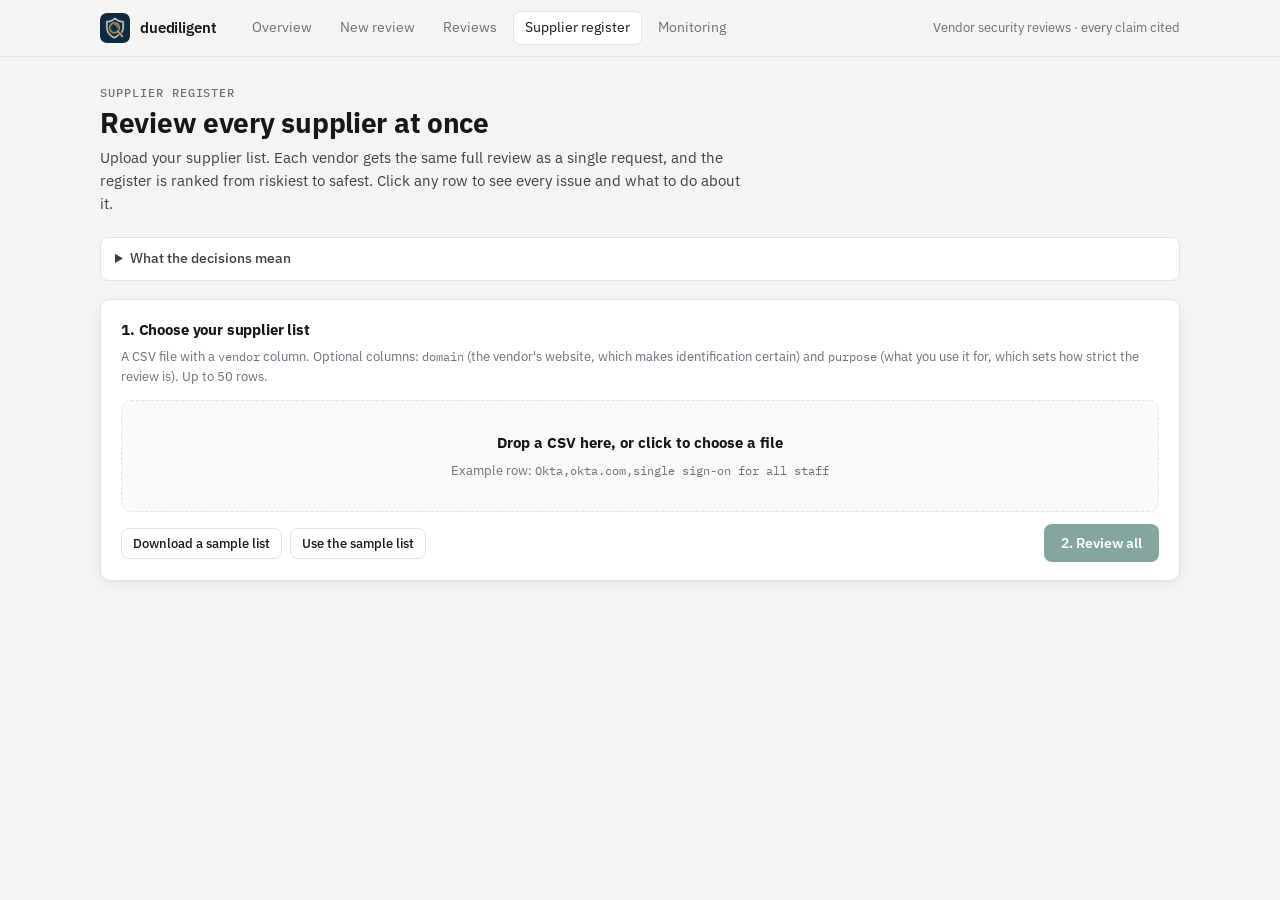
==== commit b6887143: "Fix a false approval, two data-loss races, and input handling - An uploaded audit document now count" ====
--- a/web/batch.html
+++ b/web/batch.html
@@ -4,6 +4,7 @@
 <meta charset="utf-8">
 <meta name="viewport" content="width=device-width,initial-scale=1">
 <title>Supplier register</title>
+<link rel="icon" href="/web/favicon.ico" sizes="16x16 32x32 48x48">
 <link rel="preconnect" href="https://fonts.googleapis.com">
 <link rel="stylesheet" href="https://fonts.googleapis.com/css2?family=IBM+Plex+Mono:wght@400;500&family=IBM+Plex+Sans:wght@400;500;600&display=swap">
 <link rel="stylesheet" href="/web/style.css">
--- a/web/style.css
+++ b/web/style.css
@@ -39,7 +39,7 @@
 .topbar { position: sticky; top: 0; z-index: 20; background: color-mix(in srgb, var(--bg) 88%, transparent); backdrop-filter: saturate(140%) blur(6px); border-bottom: 1px solid var(--line); }
 .topbar .in { max-width: 1120px; margin: 0 auto; padding: 0 20px; height: 56px; display: flex; align-items: center; gap: 24px; }
 .brand { display: flex; align-items: center; gap: 10px; color: var(--fg); text-decoration: none; font-weight: 600; letter-spacing: -.01em; }
-.brand .mark { width: 26px; height: 26px; border-radius: 7px; background: var(--accent); color: var(--accent-ink); display: grid; place-items: center; font: 600 13px var(--mono); }
+.brand .mark { flex: none; width: 30px; height: 30px; padding: 4px; border-radius: 7px; background: #102a3f; object-fit: contain; }
 .nav { display: flex; gap: 4px; }
 .nav a { padding: 6px 12px; border-radius: 7px; color: var(--mut); text-decoration: none; font-size: 14px; }
 .nav a:hover { color: var(--fg); background: var(--surface); }
@@ -246,3 +246,80 @@
   tr.detail td { padding-left: 18px; }
 }
 @media (max-width: 560px) { .legend, .how { grid-template-columns: 1fr; } }
+
+/* Updates and activity */
+.navbadge { display: inline-block; min-width: 18px; padding: 0 5px; margin-left: 6px; border-radius: 999px; background: var(--accent); color: var(--accent-ink); font: 600 11px/18px var(--sans); text-align: center; vertical-align: 1px; }
+.update-banner { position: fixed; left: 50%; bottom: 20px; transform: translate(-50%, 140%); z-index: 50; display: flex; align-items: center; gap: 12px; width: min(680px, calc(100vw - 32px)); padding: 14px 16px; background: var(--surface); border: 1px solid var(--line); border-left: 4px solid var(--c, var(--accent)); border-radius: var(--radius); box-shadow: 0 10px 30px rgba(0,0,0,.18); transition: transform .2s ease; font-size: 14px; }
+.update-banner > div { flex: 1; min-width: 0; }
+.update-banner.show { transform: translate(-50%, 0); }
+@media (prefers-reduced-motion: reduce) { .update-banner { transition: none; } }
+.timeline { list-style: none; margin: 6px 0 0; padding: 0; }
+.timeline li { display: grid; grid-template-columns: 16px 1fr; gap: 10px; padding: 8px 0; position: relative; font-size: 14px; }
+.timeline li + li::before { content: ""; position: absolute; left: 4px; top: -8px; height: 16px; border-left: 2px solid var(--line); }
+.timeline .tdot { width: 10px; height: 10px; border-radius: 50%; background: var(--c); margin-top: 5px; }
+.timeline .badge { padding: 2px 8px; font-size: 11.5px; margin-top: 3px; }
+.status { display: inline-flex; align-items: center; gap: 6px; font-size: 13px; color: var(--fg-2); white-space: nowrap; }
+.status i { width: 8px; height: 8px; border-radius: 50%; background: var(--c); }
+.unread-dot { display: inline-block; width: 8px; height: 8px; border-radius: 50%; background: var(--accent); margin-right: 6px; vertical-align: 1px; }
+tr.unread td { font-weight: 500; }
+.tabsbar { display: flex; gap: 6px; flex-wrap: wrap; }
+.tabsbar button { padding: 6px 12px; border-radius: 999px; border: 1px solid var(--line); background: var(--surface); color: var(--fg-2); font: 13px var(--sans); cursor: pointer; }
+.tabsbar button.on { background: var(--accent); color: var(--accent-ink); border-color: var(--accent); }
+.tabsbar .n { font: 11px var(--mono); margin-left: 4px; opacity: .8; }
+
+/* Overview */
+.kpis { display: grid; grid-template-columns: repeat(6, 1fr); gap: 12px; margin: 22px 0 16px; }
+.kpi { padding: 14px 16px; display: flex; flex-direction: column; gap: 2px; }
+.kpi .k { font-size: 12.5px; color: var(--mut); }
+.kpi b { font-size: 26px; font-weight: 600; letter-spacing: -.02em; line-height: 1.2; }
+.kpi .sub { font-size: 12px; color: var(--mut); }
+.ov-grid { display: grid; grid-template-columns: 1fr 1fr; gap: 16px; }
+.card-head { display: flex; align-items: baseline; gap: 10px; margin-bottom: 4px; }
+.card-head h3 { margin: 0; }
+.card-head > :last-child:not(:first-child) { margin-left: auto; }
+.segbar { display: flex; gap: 2px; height: 22px; border-radius: 4px; overflow: hidden; }
+.segbar span { min-width: 4px; }
+.segbar span:first-child { border-radius: 4px 0 0 4px; }
+.segbar span:last-child { border-radius: 0 4px 4px 0; }
+.seglegend { display: grid; gap: 6px; margin-top: 14px; }
+.seglegend .li { display: grid; grid-template-columns: 12px 1fr auto 44px; gap: 10px; align-items: center; font-size: 14px; }
+.seglegend i { width: 10px; height: 10px; border-radius: 2px; }
+.seglegend b { font-weight: 600; text-align: right; }
+.seglegend .mut { text-align: right; font-size: 13px; }
+.hbars { display: grid; gap: 8px; }
+.hbar { display: grid; grid-template-columns: 150px 1fr 40px; gap: 10px; align-items: center; font-size: 13.5px; }
+.hbar .track { height: 12px; background: var(--line-2); border-radius: 0 4px 4px 0; }
+.hbar .fill { display: block; height: 100%; background: var(--accent); border-radius: 0 4px 4px 0; min-width: 2px; }
+.hbar .val { text-align: right; font-weight: 600; }
+.att { display: flex; gap: 10px; align-items: center; padding: 10px 0; border-top: 1px solid var(--line-2); color: inherit; text-decoration: none; }
+.att:first-child { border-top: 0; }
+a.att:hover b { color: var(--accent); }
+table.mini td { padding: 9px 6px; }
+table.mini td.num { text-align: right; font-weight: 600; font-size: 16px; width: 40px; }
+table.mini a { color: inherit; text-decoration: none; }
+.tip { position: fixed; left: 0; top: 0; z-index: 60; pointer-events: none; opacity: 0; max-width: 260px; padding: 8px 10px; border-radius: 6px; background: var(--fg); color: var(--bg); font-size: 12.5px; line-height: 1.4; transition: opacity .1s; }
+.tip.on { opacity: 1; }
+@media (max-width: 1000px) { .kpis { grid-template-columns: repeat(3, 1fr); } }
+@media (max-width: 760px) { .ov-grid { grid-template-columns: 1fr; } .kpis { grid-template-columns: repeat(2, 1fr); } .hbar { grid-template-columns: 120px 1fr 34px; } }
+
+.grid3 { display: grid; grid-template-columns: repeat(3, 1fr); gap: 8px; }
+@media (max-width: 760px) { .grid3 { grid-template-columns: 1fr; } }
+.topbar .nav { overflow-x: auto; scrollbar-width: none; }
+.topbar .nav::-webkit-scrollbar { display: none; }
+@media (max-width: 1000px) { .topbar .tag { display: none; } }
+
+/* Clarifying answers */
+.choice { display: flex; flex-direction: column; gap: 1px; padding: 10px 12px; margin-bottom: 8px; border: 1px solid var(--line); border-radius: 8px; color: var(--fg); text-decoration: none; background: var(--surface-2); }
+.choice:hover { border-color: var(--accent); background: var(--accent-soft); }
+.choice span { font-size: 12.5px; color: var(--mut); }
+form.other { margin-top: 10px; }
+form.other input { flex: 1; min-width: 0; padding: 7px 10px; border: 1px solid var(--line); border-radius: 7px; background: var(--surface-2); color: var(--fg); font: 14px var(--sans); }
+.continuing { margin: 0 0 14px; padding: 12px 14px; border-left: 3px solid var(--accent); background: var(--accent-soft); border-radius: 6px; font-size: 14px; }
+
+.ask { margin: 16px 0 4px; padding: 16px 18px; border: 1px solid var(--ref); border-radius: var(--radius); background: var(--ref-soft); }
+.ask-q { font-size: 17px; font-weight: 600; }
+.choices { display: grid; grid-template-columns: repeat(auto-fill, minmax(220px, 1fr)); gap: 8px; }
+.choices .choice { margin: 0; background: var(--surface); }
+.ask form.other input { background: var(--surface); }
+
+.ask.answered { border-color: var(--accent); background: var(--accent-soft); }
